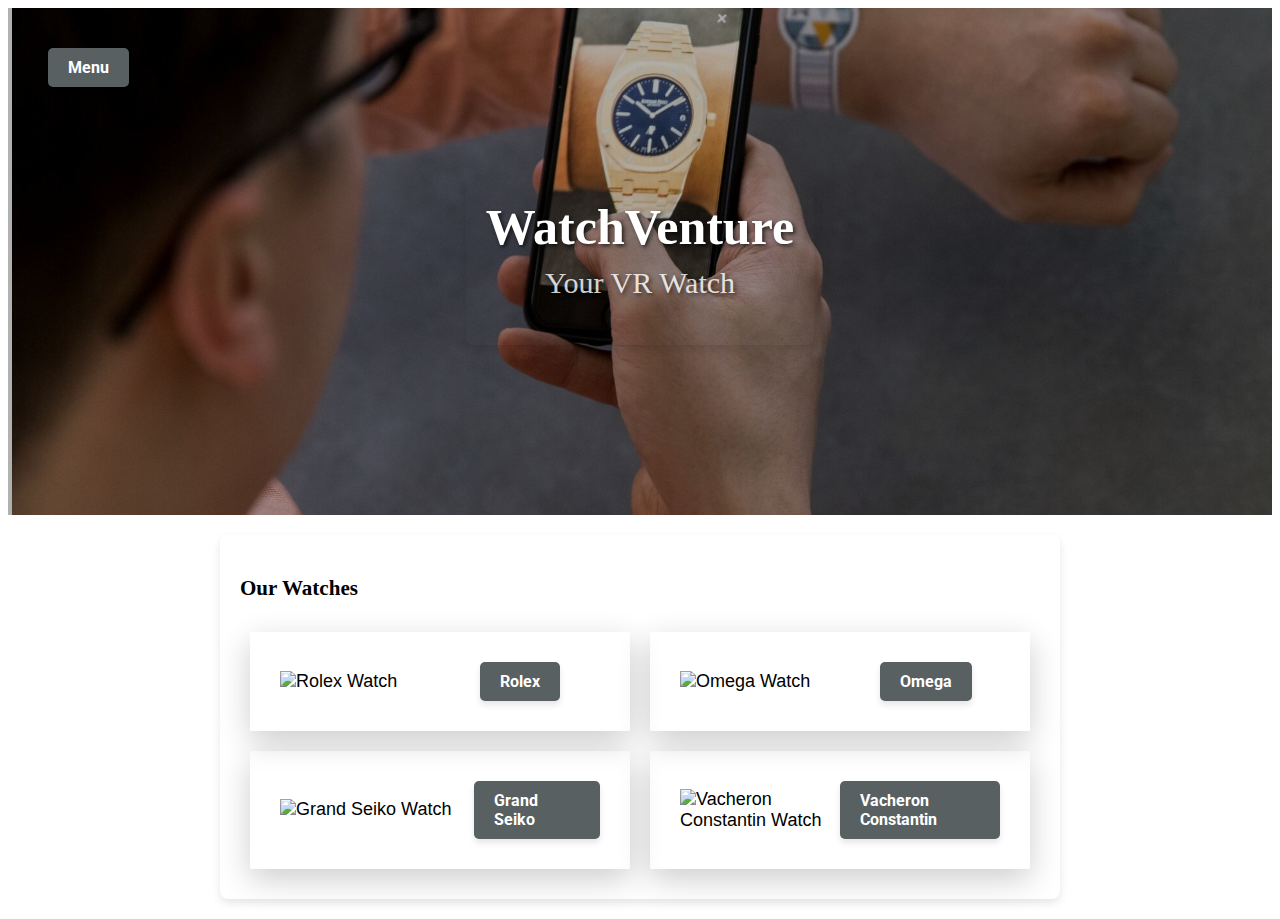
==== index.html @ 2a0f7228 "Add files via upload" ====
<!DOCTYPE html>
<html lang="en">
<head>
    <meta charset="UTF-8">
    <title>WatchVenture</title>
    <link rel="stylesheet" href="css/style.css">
</head>
<body>
    <header>
    <div class="banner">
        <div class="container">
            <h1>WatchVenture</h1>
            <h2>Your VR Watch</h2>
            <div class="menu-container">
                <a href="menu.html" class="btn-menu">Menu</a>
                <div class="dropdown-menu">
                    <a href="shop.html">Shop</a>
                    <a href="configurator.html">Configurator</a>
                    <a href="about.html">About Us</a>
                </div>
            </div>
        </div>
    </div>
</header>


        </div>
    </header>

    <main>
        

        <!-- Card Grid Section -->
        <section class="container">
            <h3>Our Watches</h3>

                <div class="cards">

                <div class="card">
                    <img src="Images/Rolex.avif" alt="Rolex Watch">
                    <a href="#" class="btn-blue">Rolex</a>
                </div>
                <div class="card">
                    <img src="Images/Omega.avif" alt="Omega Watch">
                    <a href="#" class="btn-blue">Omega</a>
             </div>
                <div class="card">
                    <img src="Images/Grandseiko.png" alt="Grand Seiko Watch">
                    <a href="#" class="btn-blue">Grand Seiko</a>
  </div>

                    <div class="card">
                    <img src="Images/vacheron.avif" alt="Vacheron Constantin Watch">
                    <a href="#" class="btn-blue">Vacheron Constantin</a>
                </div>

                </div>

            </div>
        </section>
    </main>
</body>
</html>
---- css/style.css ----
@import url("https://fonts.googleapis.com/css?family=Lora|Roboto ");

@import url("components/container.css");

@import url("components/avatar.css");

@import url("components/button.css");

@import url("components/banner.css");

@import url("components/card.css");

@import url("components/menu.css");

@import url("components/config.css");

@import url("components/shop.css");

a {
    text-decoration: none ;
}

@import url('https://fonts.googleapis.com/css2?family=Didot&family=Montserrat:wght@400;700&display=swap');

h1, h2, h3 {
    font-family: 'Didot', serif; /* or 'Bodoni' if available */
    font-weight: bold;
}

body {
    font-family: 'Montserrat', sans-serif;
     font-size: 18px;
}
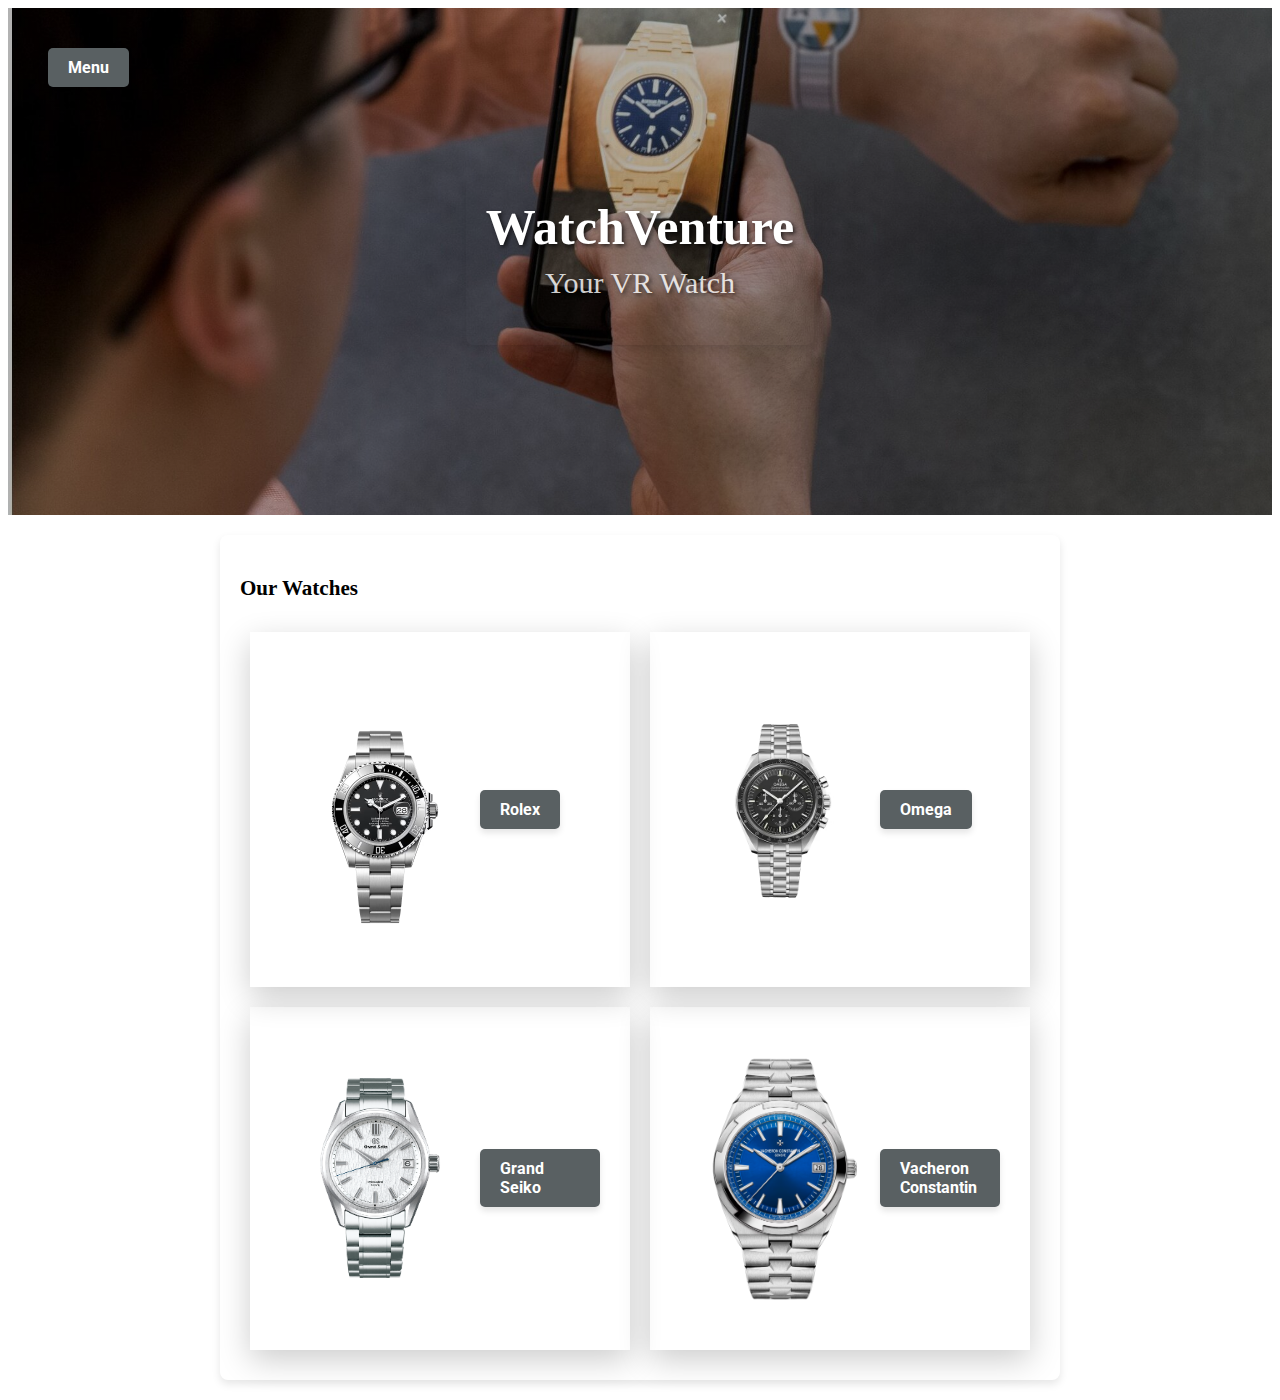
==== commit 455edfad: "Update index.html" ====
--- a/index.html
+++ b/index.html
@@ -37,20 +37,20 @@
                 <div class="cards">
 
                 <div class="card">
-                    <img src="Images/Rolex.avif" alt="Rolex Watch">
+                    <img src="images/Rolex.avif" alt="Rolex Watch">
                     <a href="#" class="btn-blue">Rolex</a>
                 </div>
                 <div class="card">
-                    <img src="Images/Omega.avif" alt="Omega Watch">
+                    <img src="images/Omega.avif" alt="Omega Watch">
                     <a href="#" class="btn-blue">Omega</a>
              </div>
                 <div class="card">
-                    <img src="Images/Grandseiko.png" alt="Grand Seiko Watch">
+                    <img src="images/Grandseiko.png" alt="Grand Seiko Watch">
                     <a href="#" class="btn-blue">Grand Seiko</a>
   </div>
 
                     <div class="card">
-                    <img src="Images/vacheron.avif" alt="Vacheron Constantin Watch">
+                    <img src="images/vacheron.avif" alt="Vacheron Constantin Watch">
                     <a href="#" class="btn-blue">Vacheron Constantin</a>
                 </div>
 
